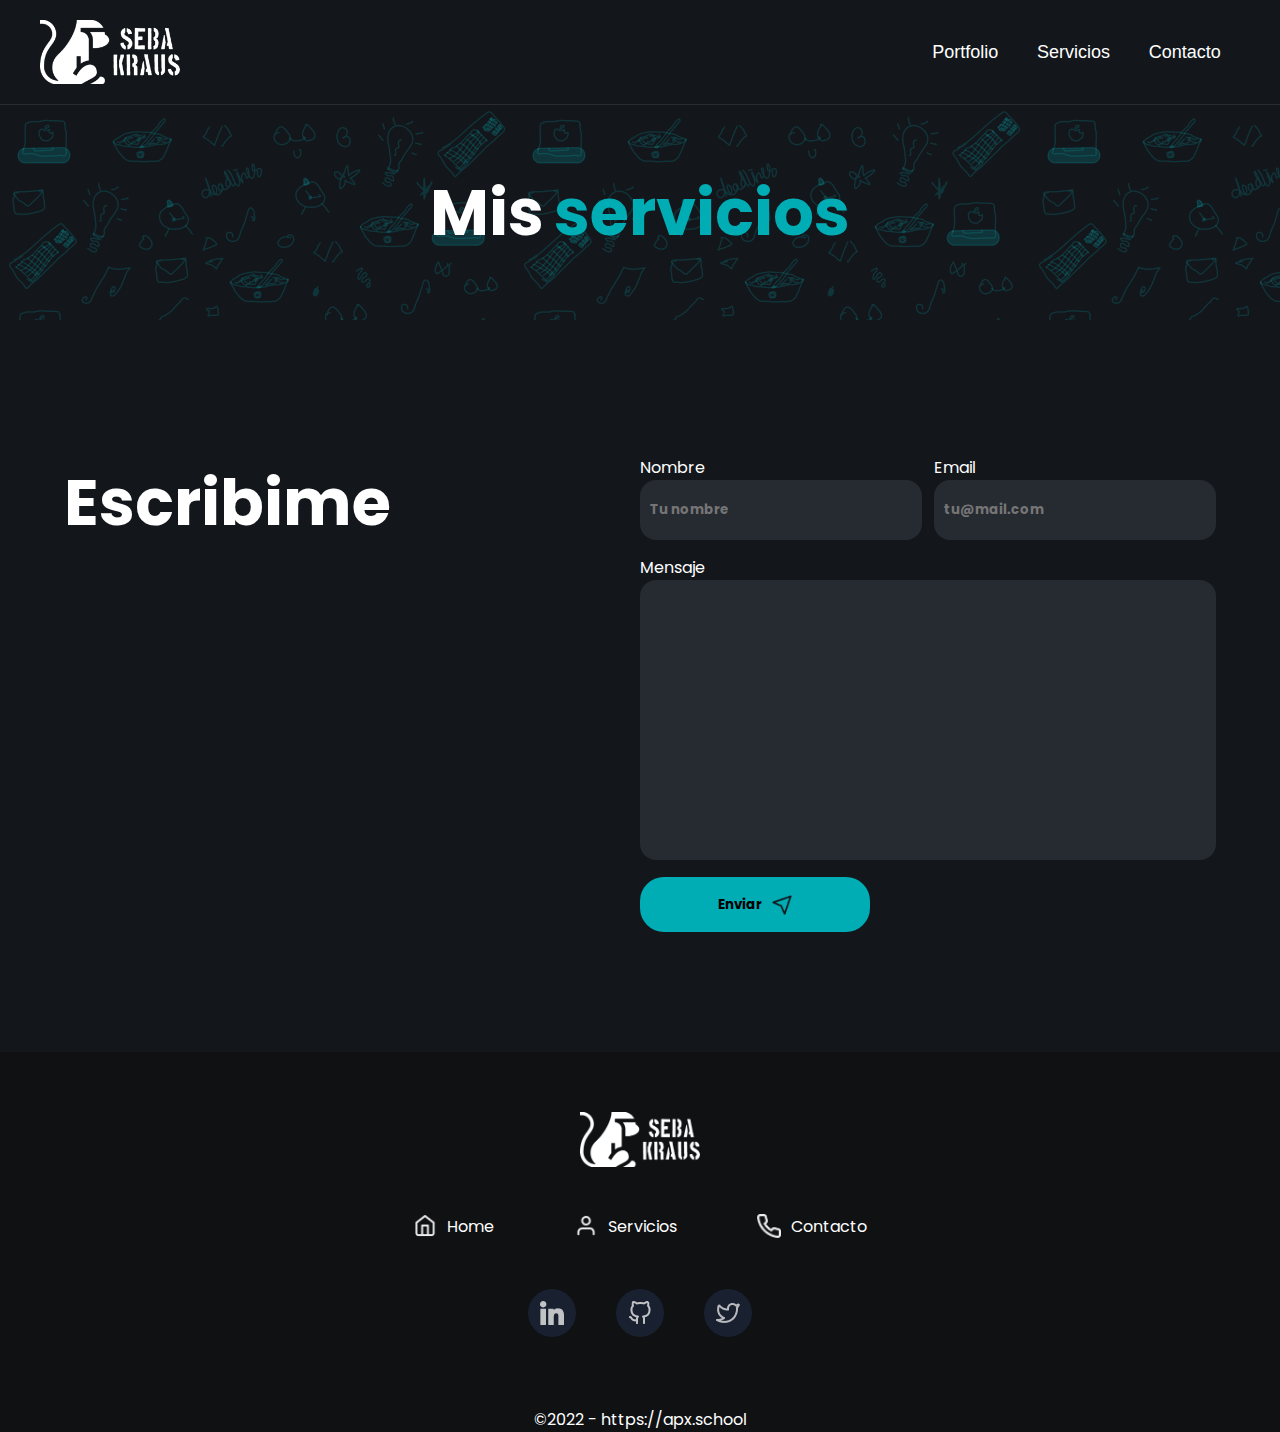
==== index.html @ 30fb51ca "Primer commit" ====
<!DOCTYPE html>
<html lang="es">
<head>
    <meta charset="UTF-8">
    <meta name="viewport" content="width=device-width, initial-scale=1.0">
    <title>Home</title>
    <link rel="stylesheet" href="./components/header.css">
    <link rel="stylesheet" href="./pages/index.css">
    <link rel="stylesheet" href="./components/card.css">
    <link rel="stylesheet" href="./components/contactoSection.css">
    <link rel="stylesheet" href="./components/footer.css">
    <link rel="preconnect" href="https://fonts.googleapis.com">
    <link rel="stylesheet" href="./components/bienvenida.css">
    <link rel="preconnect" href="https://fonts.gstatic.com" crossorigin>
    <link href="https://fonts.googleapis.com/css2?family=Poppins:wght@400;700&display=swap" rel="stylesheet">
    <script defer src="./components/header.js"></script>  
    <script defer src="./components/card.js"></script>
    <script defer src="./components/contactoSection.js"></script>
    <script defer src="./components/footer.js"></script>
    <script defer src="./components/bienvenida.js"></script>
    <script defer src="./pages/index.js"></script>
</head>
<body>
    <div class="component-header"></div>
    <div class="linea-divisora"></div>
    <div class="sectionBYP"></div>
    <div class="component-bienvenida"></div>
    <section class="services">
        <div class="services__title">
            <h2 class="services__title-blanco">Mis</h2>
            <h2 class="services__title-celeste">servicios</h2>
        </div>
        <div class="services__cards"></div>
        <template id="templateCards">
                <div class="services__cards-item">
                    <div class="cards-item-img">
                        <img src="./imgs/serviceOne.jpg" class="item-img-service" alt="imagen servicio">
                    </div>
                    <h3 class="sercives__cards-title">Desarrollo de paginas web</h3>
                    <p class="services__cars-description">Lorem ipsum, dolor sit amet consectetur adipisicing elit. Quisquam, debitis voluptas neque maiores deserunt, ipsam natus id sit, facere harum dolor quasi vero iure autem corporis ratione repudiandae perferendis ad!</p>
                </div>
        </template>
        <div class="ver-mas">
            <a href="https://github.com/sebakraus150" class="ver-mas__link">
                <div class="ver-mas__container">
                    <img src="./imgs/arrow-down-svgrepo-com 1.png" class="ver-mas__icon" alt="icono ver mas" class="ver-mas-icon">
                </div>
                <p class="ver-mas__text">ver más</p>
            </a>
        </div>
    </section> 
    <div class="component-contacto"></div>
    <footer class="component-footer"> </footer>
</body>
</html>
---- components/header.css ----
.header{
    background-color: #13171C;
    display: flex;
    justify-content: space-between;
    align-items: center;
    height: 94px;
    padding: 20px;
}
@media (min-width: 768px) {
    .header{
        height: 104px;
        padding: 20px 40px;
    }
}
.logosk{
    height: 100%;
}


.ventana__abrir-ventana, .ventana__cerrar-ventana{
    background-color: transparent;
    border: none;
}
@media (min-width: 768px) {
    .ventana__abrir-ventana{
        display: none;
    }
}
.ventana__cerrar-ventana{
    display: none;
    height: 100%;
    width: 100%;
    position: absolute;
    left: 0;
    right: 0;
    bottom: 0;
    top: 0;
    background-color: #000;
    
}
@media (min-width: 768px) {
    .ventana__cerrar-ventana{
        background-color: initial;
        position: relative;
        display: inherit;
    }
}
.ventana__boton-cerrar-menu{
    cursor: pointer;
    position: absolute;
    right: 20px;
    top: 40px;
}
@media (min-width: 768px) {
    .ventana__boton-cerrar-menu{
       display: none;
    }
}
.ventana__direcciones{
    padding: 0;
    height: 40%;
    display: flex;
    justify-content: space-around ;
    flex-direction: column;
    align-items: center;
}
@media (min-width: 768px) {
    .ventana__direcciones{
        width: 327px;
        flex-direction: row;
    }
}
.ventana__li{
    list-style: none;
}
.ventana__a{
    cursor: pointer;
    text-decoration: none;
    color: #fff;
    font-size: 42px;
}
@media (min-width: 768px) {
    .ventana__a{
       font-size: 18px;
    }
}
---- pages/index.css ----
*{
    box-sizing: border-box;
    margin: 0;
    padding: 0;
}
body{
    font-family: 'Poppins', sans-serif;
    color: white;
    background-color: #13171C;
}

@media (min-width: 768px) {
    .linea-divisora{
        display: inherit;
        border-top: solid 0.1px #EEEEEE1A;
        background-color: #13171C ;
    }
}

.presentacion{
    background-color:#192130;
    padding: 70px 7.5%;
}
@media (min-width: 768px) {
    .presentacion{
        display: flex;
        justify-content: space-around;
        align-items: center;
    }
}
@media (min-width: 768px) {
    .presentacion__text{
        width: 50%;
        padding-right: 5%;
    }
}
.presentacion__text-name{
    font-size: 42px;
    padding-bottom: 30px;
}
@media (min-width: 768px) {
    .presentacion__text-name{
        font-size: 64px
    }
}
.presentacion__text-description{
    padding-bottom: 65px;
    font-size: 18px;
}
.presentacion__div-img{
    width: 100%;
}
@media (min-width: 768px) {
    .presentacion__div-img{
        padding-left: 10%;
    }
}
.services{
    background-image: url(/imgs/backgroundServices.png);
}
.services__title{
    text-align: center;
    padding: 60px 0;
}
.services__title-blanco{
    display: inline;
    font-size: 42px;
}
.services__title-celeste{
    display: inline;
    color: #00ADB5;
    font-size: 42px;
}
@media (min-width: 768px) {
    .services__title-celeste, .services__title-blanco{
        padding: 0 3px;
       font-size: 64px;
    }
}
---- components/card.css ----
.services__cards{
    margin: 0 auto;
    width: 90%;
}
@media (min-width: 768px) {
    .services__cards{
        width: 80%;
        display: grid;
        grid-template-columns: 1fr 1fr 1fr;
        gap: 15px;
    }
}
.services__cards-item{
    background-color: rgba(83, 83, 83, 0.308) ;
    border-radius: 20px;
    margin-bottom: 30px;
    padding: 30px;
}
@media (min-width: 768px) {
    .services__cards-item{
        background-color: rgba(83, 83, 83, 0.308) ;
        border-radius: 20px;
        margin-bottom: 30px;
        display: flex;
        flex-direction: column;
        justify-content: space-around;
        align-items: start;
    }
}
.cards-item-img{
    margin: 0 auto;
    padding-bottom: 1%;
}
@media (min-width: 768px) {
    .cards-item-img{
        max-height: 250px; 
    }
}
.item-img-service{
    width: 100%;
}
.sercives__cards-title{
    text-align: center;
    padding: 10px 0 20px 0;
}
@media (min-width: 768px) {
    .sercives__cards-title{
        width: 100%;
        font-size: 2vw;
    }
}
.ver-mas{
    overflow: hidden;
    width: 100px;
    margin: 0 auto;
    padding: 80px 0 40px 0;
    display: none;
}
@media (min-width: 768px) {
    .ver-mas{
        width: 130px;
    }
}
.ver-mas__link{
    text-decoration: none;
    display: flex;
    justify-content: center;
    align-items: center;
}
.ver-mas__container{
    padding-right: 5px;
    height: 24px;
}

.ver-mas__text{
  color: white;
}
@media (min-width: 768px) {
    .ver-mas__text{
        font-size: 24px;
      }
}
---- components/contactoSection.css ----
.contacto{
    display: flex;
    flex-direction: column;
    justify-content: center;
    align-items: center;
    width: 100%;
    padding: 40px 0;
}
@media (min-width: 768px) {
    .contacto{
        flex-direction: row;
        align-items: start;
        padding: 120px 5%;
    }
}
.contacto__title{
    font-size: 42px;
}
@media (min-width: 768px) {
    .contacto__title{
        font-size: 64px;
        width: 50%;
        padding-top: 15px;
    }
}
.contacto__form{
    width: 90%;
}

@media (min-width: 768px) {
    .contacto__form{
        width: 50%;
    }
}

@media (min-width: 768px) {
    .contacto__form-duo-iputs{
       display: flex;
       justify-content: space-between;
       width: 100%;
    }
}
.contacto__form-label{
    width: 49%;
}
.contacto__form-input, .contacto__form-textarea{
    width: 100%;
    border: none;
    border-radius: 16px;
    font-family: 'Poppins', sans-serif;
    font-weight: 700;
    background-color: #393E4680 ;
    padding: 10px;
    color: #EEEE;
}
.contacto__form-input{
    height: 60px;
}

.contacto__form-textarea{
    height: 280px;
    resize: none;
}
.contacto__label-text{
    padding-top: 15px;
}
.contacto__boton{
    margin-top: 10px;
    display: block;
    background-color: #00ADB5;
    border: none;
    border-radius: 24px;
    width: 100%;
    height: 55px;
    display:flex;
    align-items: center;
    justify-content: center;
    font-family: 'Poppins', sans-serif;
    font-weight: 700;
    cursor: pointer;
    transition:  0.2s;
}
.contacto__boton:active {
    transform: scale(0.90); /* Reducir el tamaño del botón en un 5% */
  }
@media (min-width: 768px) {
    .contacto__boton{
        width: 40%;
    }
}
.contacto__boton-container{
    width: 20px;
    height: 20px;
    margin-left: 10px;
}
.contacto__boton-img{
    width: 100%;
}
---- components/footer.css ----
.footer{
    display: flex;
    flex-direction: column;
    align-items: center;
    background-color: #0F1113;
}
.footer__logo{
    width: 120px;
    margin: 60px 0 30px 0;
}
.footer__logo_content{
    width: 100%;
}
.footer__sections{
    list-style: none;
}
@media (min-width: 768px) {
    .footer__sections{
        display: flex;
        justify-content: space-between;
    }
}
.footer__sections_list{
    display: flex;
    justify-content: center;
    padding: 10px;
}
@media (min-width: 768px) {
    .footer__sections_list{
        padding: 10px 40px;
    }
}
.footer__sections_icon{
    width: 24px;
    height: 24px;
    margin-right: 10px;
}
.footer__sections_icon_content{
    width: 100%;
}
.footer__networks{
    display: flex;
    flex-direction: row;
    margin: 40px 0;
}
.social_network{
    background-color: #192130;
    text-decoration: none;
    margin: 0 20px;
    width: 48px;
    height: 48px;
    display: flex;
    justify-content: center;
    align-items: center;
    border-radius: 100%;
}
.network_logo{
    width: 50%;
    height: 50%;
}
.footer__derechos{
    margin-top: 30px;
}
---- components/bienvenida.css ----
.bienvenida{
    background-color: #13171C ;
    display: flex;
    flex-direction: column;
    text-align: center;
    padding: 80px 0 120px 0;
}
@media (min-width: 768px) {
    .bienvenida{
        flex-direction: row;
        align-items: center;
        justify-content: space-around;
        padding: 0;
        height: 900px;
    }
}
.bienvenida__titulo{
    font-size: 60px;
    line-height: 70px;
}
@media (min-width: 768px) {
    .bienvenida__titulo{
        font-size: 96px;
        text-align: start;
        line-height: 120px;
        margin: 0 0 100px 0;
    }
}
.bienvenida__titulo-blanco {
    line-height: 55px;
}
@media (min-width: 768px) {
    .bienvenida__titulo-blanco {
        display: block;
    }
}
.bienvenida__titulo-celeste {
    color: #00ADB5;


}
@media (min-width: 768px) {
    .bienvenida__titulo-celeste p {
        display: inline;
        
    }
}

.bienvenida__img{
    margin: 50px auto 0 auto;
}
@media (min-width: 768px) {
    .bienvenida__img{
    margin: 250px 0 100px 0;
    }
}
.bienvenida__img-content{
    width: 219px
}
@media (min-width: 768px) {
    .bienvenida__img-content{
        width: 353px;
        margin: 0 0px 150px 40px;
    }
}
.bienvenida__img-shadow{
    display: none;
}
@media (min-width: 768px) {
    .bienvenida__img-shadow{
        display: block;
        background-color: rgba(0, 0, 0, 0.568);
        border-radius: 50%;
        height: 15px;
        width: 70%;
    }
}
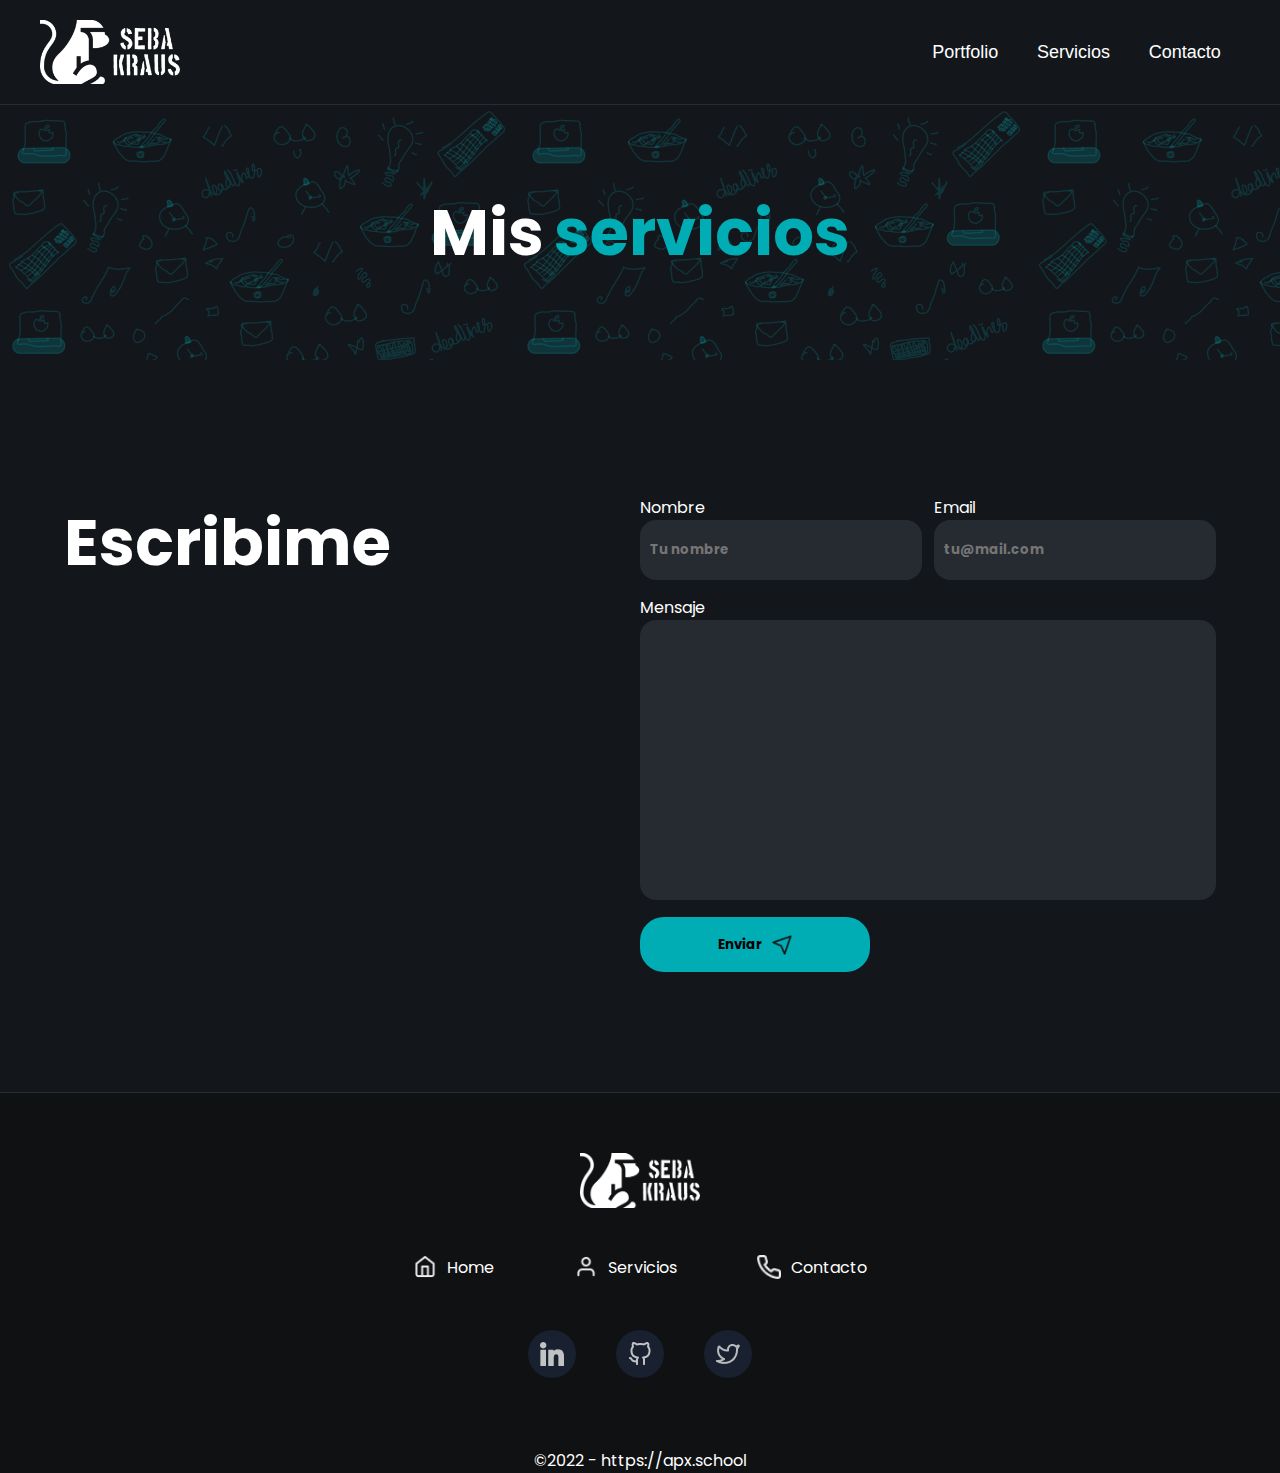
==== commit f33f3201: "portfolio terminado" ====
--- a/index.html
+++ b/index.html
@@ -25,31 +25,9 @@
     <div class="linea-divisora"></div>
     <div class="sectionBYP"></div>
     <div class="component-bienvenida"></div>
-    <section class="services">
-        <div class="services__title">
-            <h2 class="services__title-blanco">Mis</h2>
-            <h2 class="services__title-celeste">servicios</h2>
-        </div>
-        <div class="services__cards"></div>
-        <template id="templateCards">
-                <div class="services__cards-item">
-                    <div class="cards-item-img">
-                        <img src="./imgs/serviceOne.jpg" class="item-img-service" alt="imagen servicio">
-                    </div>
-                    <h3 class="sercives__cards-title">Desarrollo de paginas web</h3>
-                    <p class="services__cars-description">Lorem ipsum, dolor sit amet consectetur adipisicing elit. Quisquam, debitis voluptas neque maiores deserunt, ipsam natus id sit, facere harum dolor quasi vero iure autem corporis ratione repudiandae perferendis ad!</p>
-                </div>
-        </template>
-        <div class="ver-mas">
-            <a href="https://github.com/sebakraus150" class="ver-mas__link">
-                <div class="ver-mas__container">
-                    <img src="./imgs/arrow-down-svgrepo-com 1.png" class="ver-mas__icon" alt="icono ver mas" class="ver-mas-icon">
-                </div>
-                <p class="ver-mas__text">ver más</p>
-            </a>
-        </div>
-    </section> 
+    <section class="services"></section> 
     <div class="component-contacto"></div>
+    <div class="linea-divisora"></div>
     <footer class="component-footer"> </footer>
 </body>
 </html> --- a/pages/index.css
+++ b/pages/index.css
@@ -55,25 +55,4 @@
         padding-left: 10%;
     }
 }
-.services{
-    background-image: url(/imgs/backgroundServices.png);
-}
-.services__title{
-    text-align: center;
-    padding: 60px 0;
-}
-.services__title-blanco{
-    display: inline;
-    font-size: 42px;
-}
-.services__title-celeste{
-    display: inline;
-    color: #00ADB5;
-    font-size: 42px;
-}
-@media (min-width: 768px) {
-    .services__title-celeste, .services__title-blanco{
-        padding: 0 3px;
-       font-size: 64px;
-    }
-}
+
--- a/components/card.css
+++ b/components/card.css
@@ -1,4 +1,27 @@
+.services{
+    background-image: url(/imgs/backgroundServices.png);
+}
+.services__title{
+    text-align: center;
+    padding-top: 80px;
+}
+.services__title-blanco{
+    display: inline;
+    font-size: 42px;
+}
+.services__title-celeste{
+    display: inline;
+    color: #00ADB5;
+    font-size: 42px;
+}
+@media (min-width: 768px) {
+    .services__title-celeste, .services__title-blanco{
+        padding: 0 3px;
+       font-size: 64px;
+    }
+}
 .services__cards{
+    padding-top: 80px;
     margin: 0 auto;
     width: 90%;
 }
@@ -51,7 +74,6 @@
 }
 .ver-mas{
     overflow: hidden;
-    width: 100px;
     margin: 0 auto;
     padding: 80px 0 40px 0;
     display: none;
@@ -59,6 +81,7 @@
 @media (min-width: 768px) {
     .ver-mas{
         width: 130px;
+        padding: 30px 0 60px 0 
     }
 }
 .ver-mas__link{
@@ -74,6 +97,7 @@
 
 .ver-mas__text{
   color: white;
+  font-size: 18px;
 }
 @media (min-width: 768px) {
     .ver-mas__text{
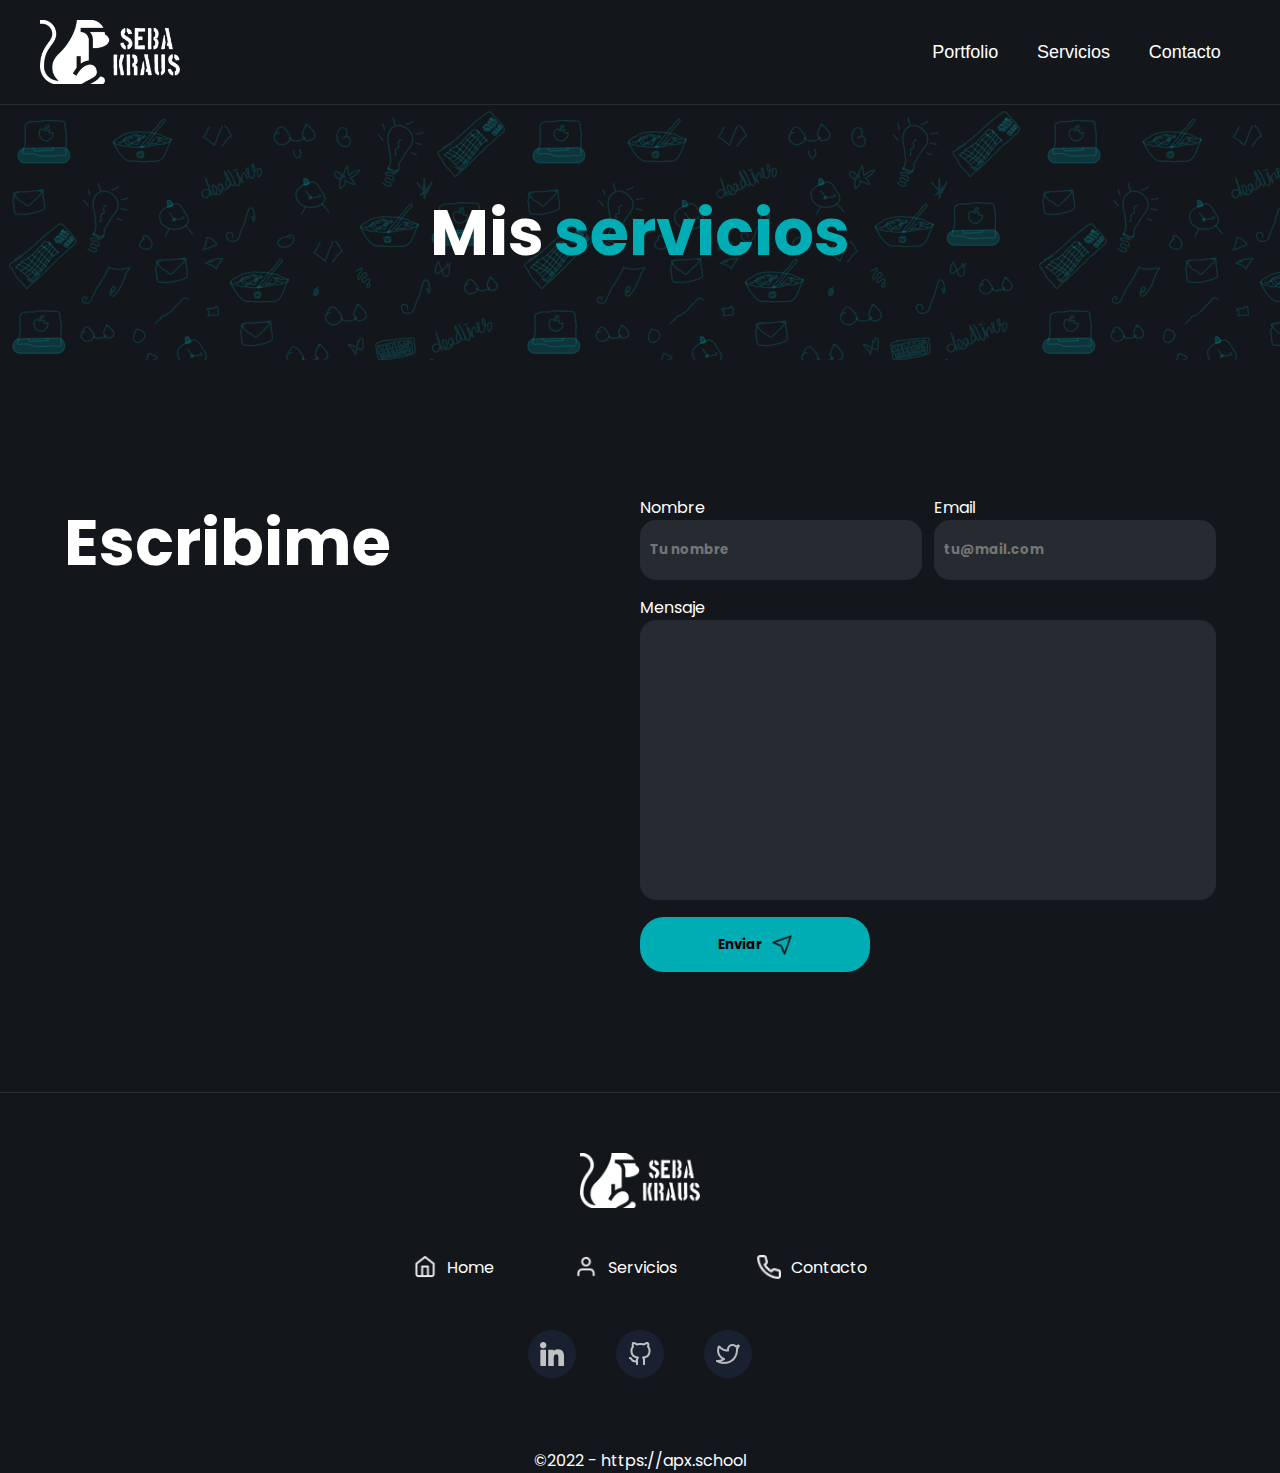
==== commit c5e23f98: "servivios y contacto terminado" ====
--- a/index.html
+++ b/index.html
@@ -4,20 +4,20 @@
     <meta charset="UTF-8">
     <meta name="viewport" content="width=device-width, initial-scale=1.0">
     <title>Home</title>
+    <link rel="stylesheet" href="./pages/index.css">
     <link rel="stylesheet" href="./components/header.css">
-    <link rel="stylesheet" href="./pages/index.css">
+    <link rel="stylesheet" href="./components/bienvenida.css">
     <link rel="stylesheet" href="./components/card.css">
     <link rel="stylesheet" href="./components/contactoSection.css">
     <link rel="stylesheet" href="./components/footer.css">
     <link rel="preconnect" href="https://fonts.googleapis.com">
-    <link rel="stylesheet" href="./components/bienvenida.css">
     <link rel="preconnect" href="https://fonts.gstatic.com" crossorigin>
     <link href="https://fonts.googleapis.com/css2?family=Poppins:wght@400;700&display=swap" rel="stylesheet">
     <script defer src="./components/header.js"></script>  
+    <script defer src="./components/bienvenida.js"></script>
     <script defer src="./components/card.js"></script>
     <script defer src="./components/contactoSection.js"></script>
     <script defer src="./components/footer.js"></script>
-    <script defer src="./components/bienvenida.js"></script>
     <script defer src="./pages/index.js"></script>
 </head>
 <body>
--- a/components/footer.css
+++ b/components/footer.css
@@ -3,6 +3,11 @@
     flex-direction: column;
     align-items: center;
     background-color: #0F1113;
+}
+@media (min-width: 768px) {
+    .footer{
+        background-color: #13171C;
+    }
 }
 .footer__logo{
     width: 120px;
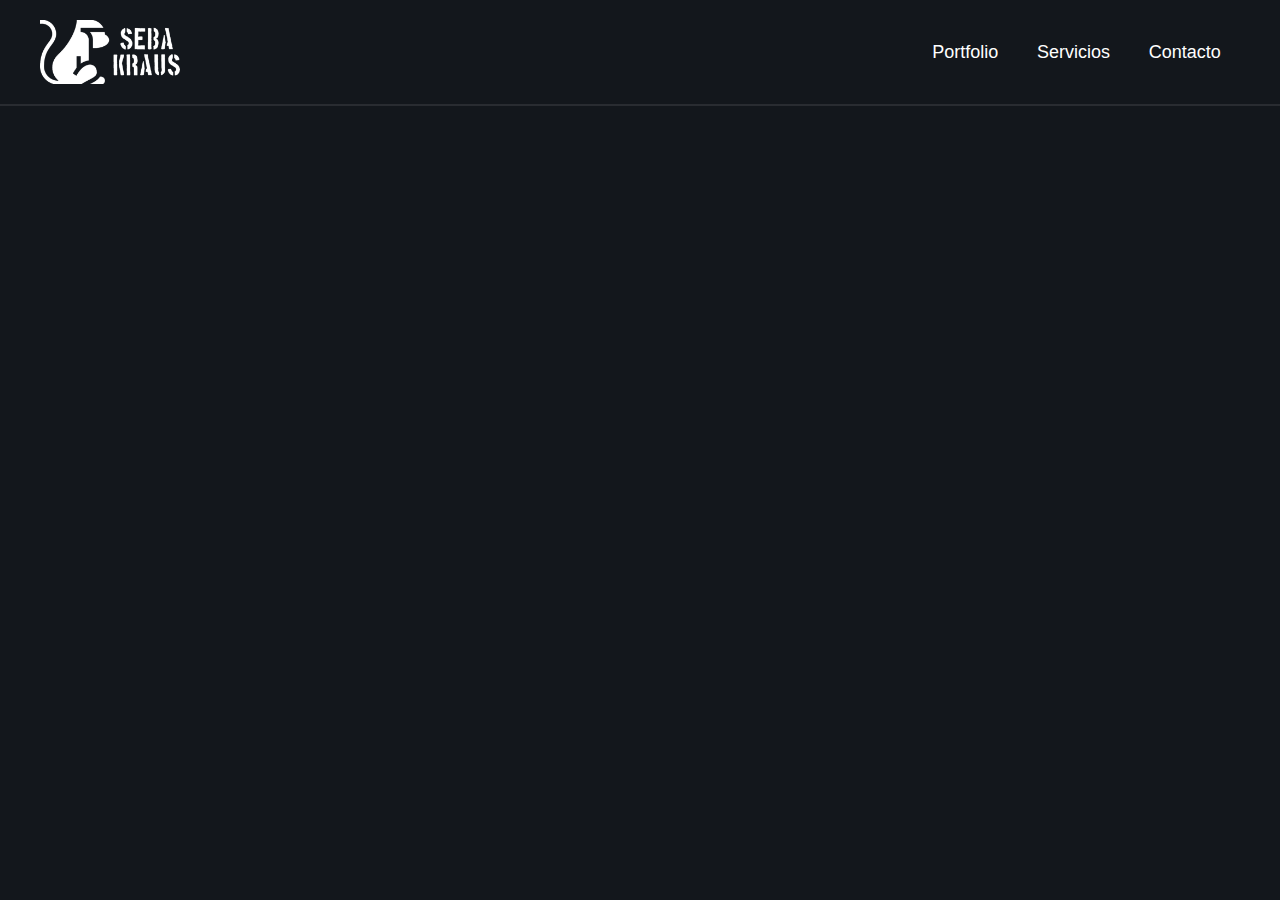
==== commit cc123ca6: "arreglo de detalles y errores" ====
--- a/index.html
+++ b/index.html
@@ -13,8 +13,8 @@
     <link rel="preconnect" href="https://fonts.googleapis.com">
     <link rel="preconnect" href="https://fonts.gstatic.com" crossorigin>
     <link href="https://fonts.googleapis.com/css2?family=Poppins:wght@400;700&display=swap" rel="stylesheet">
+    <script defer src="./components/bienvenida.js"></script>
     <script defer src="./components/header.js"></script>  
-    <script defer src="./components/bienvenida.js"></script>
     <script defer src="./components/card.js"></script>
     <script defer src="./components/contactoSection.js"></script>
     <script defer src="./components/footer.js"></script>
--- a/pages/index.css
+++ b/pages/index.css
@@ -17,42 +17,3 @@
     }
 }
 
-.presentacion{
-    background-color:#192130;
-    padding: 70px 7.5%;
-}
-@media (min-width: 768px) {
-    .presentacion{
-        display: flex;
-        justify-content: space-around;
-        align-items: center;
-    }
-}
-@media (min-width: 768px) {
-    .presentacion__text{
-        width: 50%;
-        padding-right: 5%;
-    }
-}
-.presentacion__text-name{
-    font-size: 42px;
-    padding-bottom: 30px;
-}
-@media (min-width: 768px) {
-    .presentacion__text-name{
-        font-size: 64px
-    }
-}
-.presentacion__text-description{
-    padding-bottom: 65px;
-    font-size: 18px;
-}
-.presentacion__div-img{
-    width: 100%;
-}
-@media (min-width: 768px) {
-    .presentacion__div-img{
-        padding-left: 10%;
-    }
-}
-
--- a/components/header.css
+++ b/components/header.css
@@ -21,11 +21,16 @@
     background-color: transparent;
     border: none;
 }
+
 @media (min-width: 768px) {
     .ventana__abrir-ventana{
         display: none;
     }
 }
+.ventana__boton-abrir-menu{
+    cursor: pointer;
+}
+
 .ventana__cerrar-ventana{
     display: none;
     height: 100%;
@@ -36,7 +41,6 @@
     bottom: 0;
     top: 0;
     background-color: #000;
-    
 }
 @media (min-width: 768px) {
     .ventana__cerrar-ventana{
@@ -46,10 +50,10 @@
     }
 }
 .ventana__boton-cerrar-menu{
+    position: absolute;
+    right: 27px;
+    top: 32px;
     cursor: pointer;
-    position: absolute;
-    right: 20px;
-    top: 40px;
 }
 @media (min-width: 768px) {
     .ventana__boton-cerrar-menu{
--- a/components/bienvenida.css
+++ b/components/bienvenida.css
@@ -51,7 +51,7 @@
 }
 @media (min-width: 768px) {
     .bienvenida__img{
-    margin: 250px 0 100px 0;
+    margin: 200px 0 150px 0;
     }
 }
 .bienvenida__img-content{
@@ -63,6 +63,15 @@
         margin: 0 0px 150px 40px;
     }
 }
+.bienvenida__img-content-maletin{
+    width: 219px
+}
+@media (min-width: 768px) {
+    .bienvenida__img-content-maletin{
+        width: 292px;
+    }
+}
+
 .bienvenida__img-shadow{
     display: none;
 }
@@ -71,7 +80,53 @@
         display: block;
         background-color: rgba(0, 0, 0, 0.568);
         border-radius: 50%;
-        height: 15px;
-        width: 70%;
+        height: 24px;
+        width: 90%;
     }
-}+}
+.presentacion{
+    background-color:#192130;
+    padding: 70px 7.5%;
+}
+@media (min-width: 768px) {
+    .presentacion{
+        display: flex;
+        justify-content: space-between;
+        align-items: center;
+        padding: 150px 0
+    }
+}
+@media (min-width: 768px) {
+    .presentacion__text{
+        width: 40%;
+        padding-left: 5%;
+    }
+}
+.presentacion__text-name{
+    font-size: 42px;
+    padding-bottom: 30px;
+}
+@media (min-width: 768px) {
+    .presentacion__text-name{
+        font-size: 64px
+    }
+}
+.presentacion__text-description{
+    padding-bottom: 65px;
+    font-size: 18px;
+}
+
+@media (min-width: 768px) {
+    .presentacion__div{
+        display: flex;
+        justify-content: end;
+        padding-right: 5%;
+        width: 50%;
+    }
+}
+.presentacion__div-img{
+    width: 100%;
+    max-width: 100%;
+}
+
+
--- a/components/contactoSection.css
+++ b/components/contactoSection.css
@@ -82,7 +82,7 @@
 }
 .contacto__boton:active {
     transform: scale(0.90); /* Reducir el tamaño del botón en un 5% */
-  }
+}
 @media (min-width: 768px) {
     .contacto__boton{
         width: 40%;
--- a/components/footer.css
+++ b/components/footer.css
@@ -3,6 +3,7 @@
     flex-direction: column;
     align-items: center;
     background-color: #0F1113;
+    padding-bottom: 60px;
 }
 @media (min-width: 768px) {
     .footer{
@@ -29,6 +30,8 @@
     display: flex;
     justify-content: center;
     padding: 10px;
+    color: white;
+    text-decoration: none;
 }
 @media (min-width: 768px) {
     .footer__sections_list{
